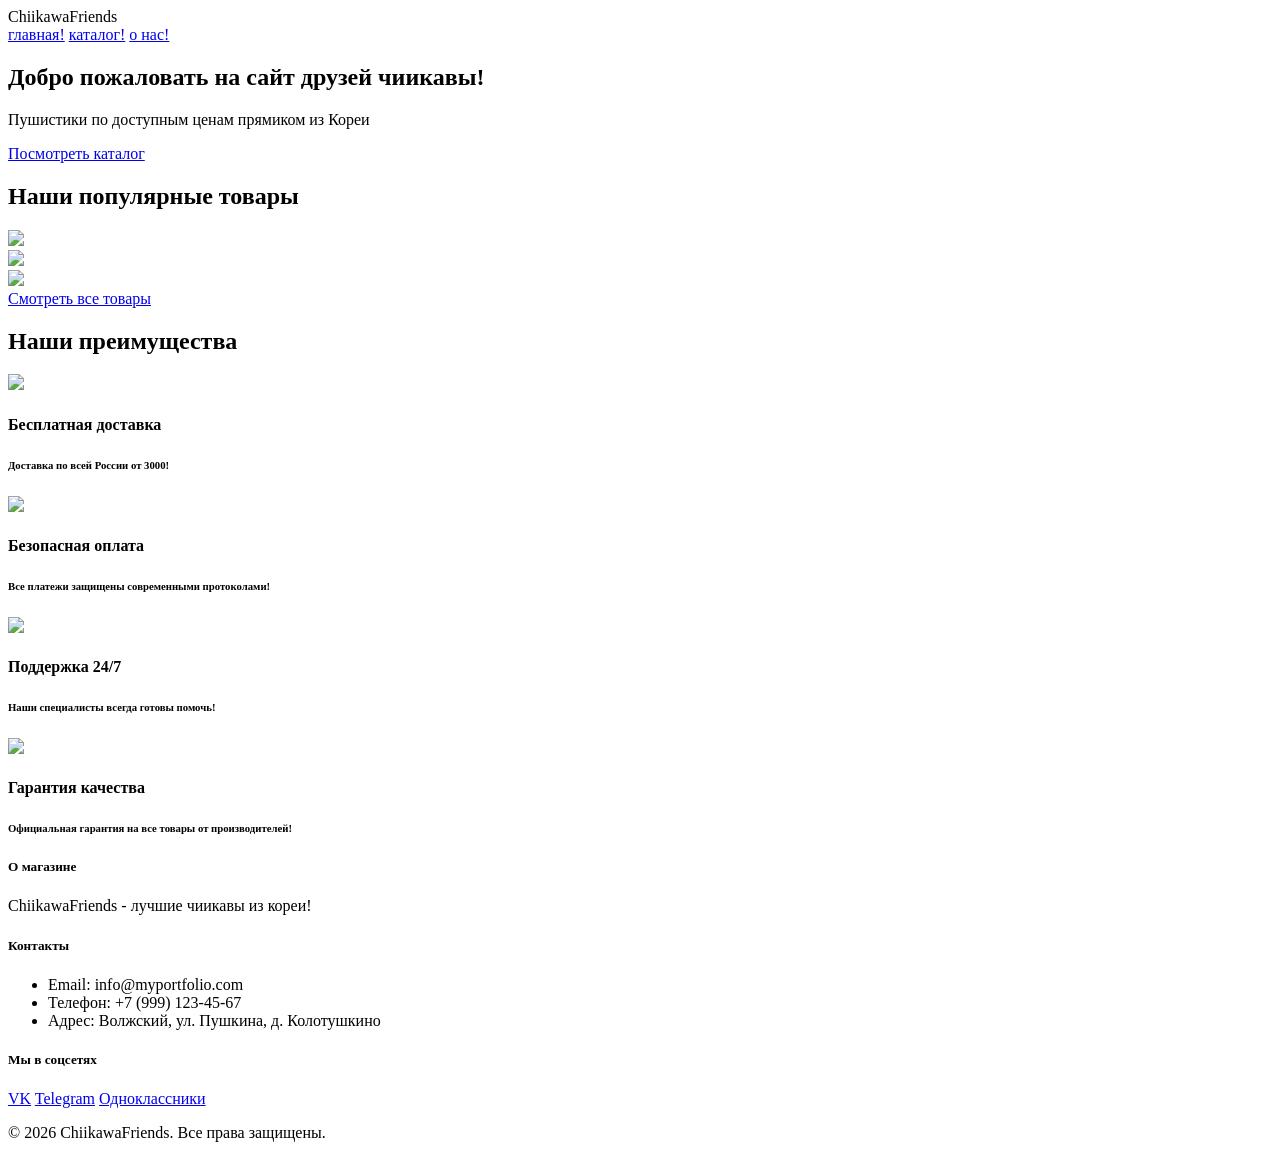
==== index.html @ 5baa11d1 "Created basic HTML structure for index.html" ====
<!DOCTYPE html>
<html lang="ru">
<head>
    <meta charset="UTF-8">
    <meta name="viewport" content="width=device-width, initial-scale=1.0">
    <title>Главная страница</title>
    <link rel="stylesheet" href="style.css"/>

</head>
<body>
    <header class="header">
        <div class="logo">ChiikawaFriends</div>
        <nav>
            <a href="index.html">главная!</a>
            <a href="catalog.html">каталог!</a>
            <a href="about.html">о нас!</a>
        </nav>
    </header>
    <section class="hero">
        <h2> Добро пожаловать на сайт друзей чиикавы! </h1>
        <p>Пушистики по доступным ценам прямиком из Кореи</p>
        <a href="catalog.html" class="btn">Посмотреть каталог</a>
    </section>
    <section class="popular">
        <h2>Наши популярные товары</h3>
        <div class="products">
            <div class="card">
                <img src="#">
            </div>
            <div class="card">
                <img src="#">
            </div>
            <div class="card">
                <img src="#">
            </div>
        </div>
        <a href="catalog.html" class="btn">Смотреть все товары</a>

    </section>
    <section class="advantages">
        <h2>Наши преимущества</h3>
        <div class="cards">
            <div class="card2">
                <img src="#">
                <h4>Бесплатная доставка</4>
                <h6>Доставка по всей России от 3000!</h6>
            </div>
            <div class="card2">
                <img src="#">
                <h4>Безопасная оплата</4>
                <h6>Все платежи защищены современными протоколами!</h6>
            </div>
            <div class="card2">
                <img src="#">
                <h4>Поддержка 24/7</4>
                <h6>Наши специалисты всегда готовы помочь!</h6>
            </div>
            <div class="card2">
                <img src="#">
                <h4>Гарантия качества</4>
                <h6>Официальная гарантия на все товары от производителей!</h6>
            </div>
        </div>
    </section>
    <footer class="footer">
        <div class="container">
            <div class="row">
                <div class="footer-left">
                    <h5>О магазине</h5>
                    <p>ChiikawaFriends - лучшие чиикавы из кореи!</p>
                </div>
                <div class="footer-center">
                    <h5>Контакты</h5>
                    <ul class="list-unstyled">
                        <li>Email: info@myportfolio.com</li>
                        <li>Телефон: +7 (999) 123-45-67</li>
                        <li>Адрес: Волжский, ул. Пушкина, д. Колотушкино</li>
                    </ul>
                </div>
                <div class="footer-right">
                    <h5>Мы в соцсетях</h5>
                    <a href="#">VK</a>
                    <a href="#">Telegram</a>
                    <a href="#">Одноклассники</a>
                </div>
            </div>
        </div>
        <p>© 2026 ChiikawaFriends. Все права защищены.</p>
    </footer>
    
</body>
</html>
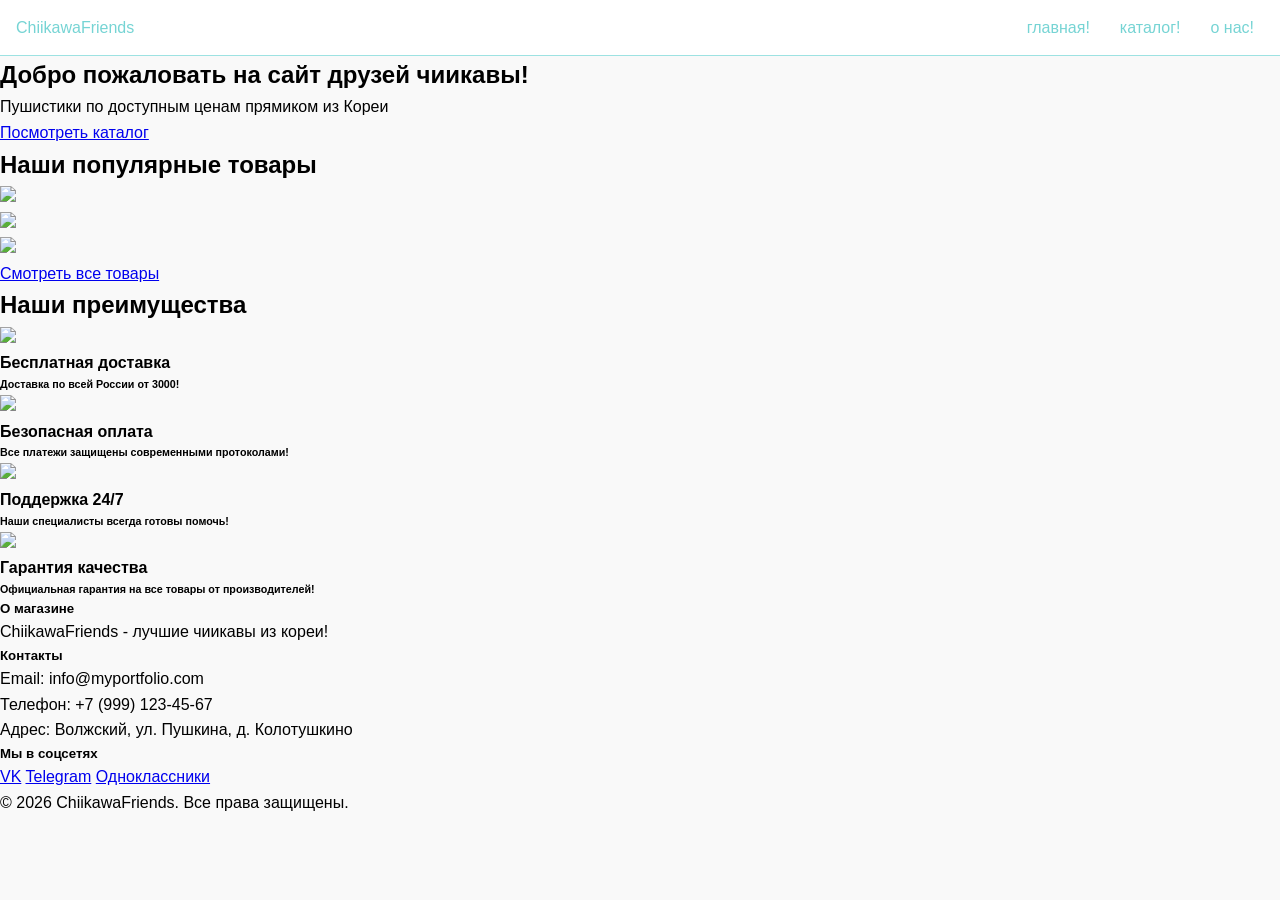
==== commit 27b176ea: "Added CSS: navigation menu styling" ====
--- a/index.html
+++ b/index.html
@@ -10,7 +10,7 @@
 <body>
     <header class="header">
         <div class="logo">ChiikawaFriends</div>
-        <nav>
+        <nav class="nav">
             <a href="index.html">главная!</a>
             <a href="catalog.html">каталог!</a>
             <a href="about.html">о нас!</a>
--- a/style.css
+++ b/style.css
@@ -0,0 +1,41 @@
+* {
+    margin: 0;
+    padding: 0;
+    box-sizing: border-box;
+}
+
+body {
+    font-family: Arial, sans-serif;
+    line-height: 1.6;
+    background-color: #f9f9f9;
+}
+
+.header {
+    background-color: rgb(255, 255, 255);
+    padding: 0 16px;
+    height: 56px;
+    display: flex;
+    align-items: center;
+    justify-content: space-between;
+    border-bottom: 1px solid rgb(157, 226, 226);;
+}
+.logo {
+    cursor: pointer;
+    color: rgb(118, 212, 212);
+}
+.nav {
+    display: flex;
+    flex-direction: row;
+    gap: 10px;
+}
+.nav a {
+    color: rgb(118, 212, 212);
+    text-decoration: none;
+    padding: 10px;
+    text-align: center;
+    border-radius: 15px;
+}
+.nav a:hover {
+    background-color: rgba(118, 212, 212, 0.425);
+
+}
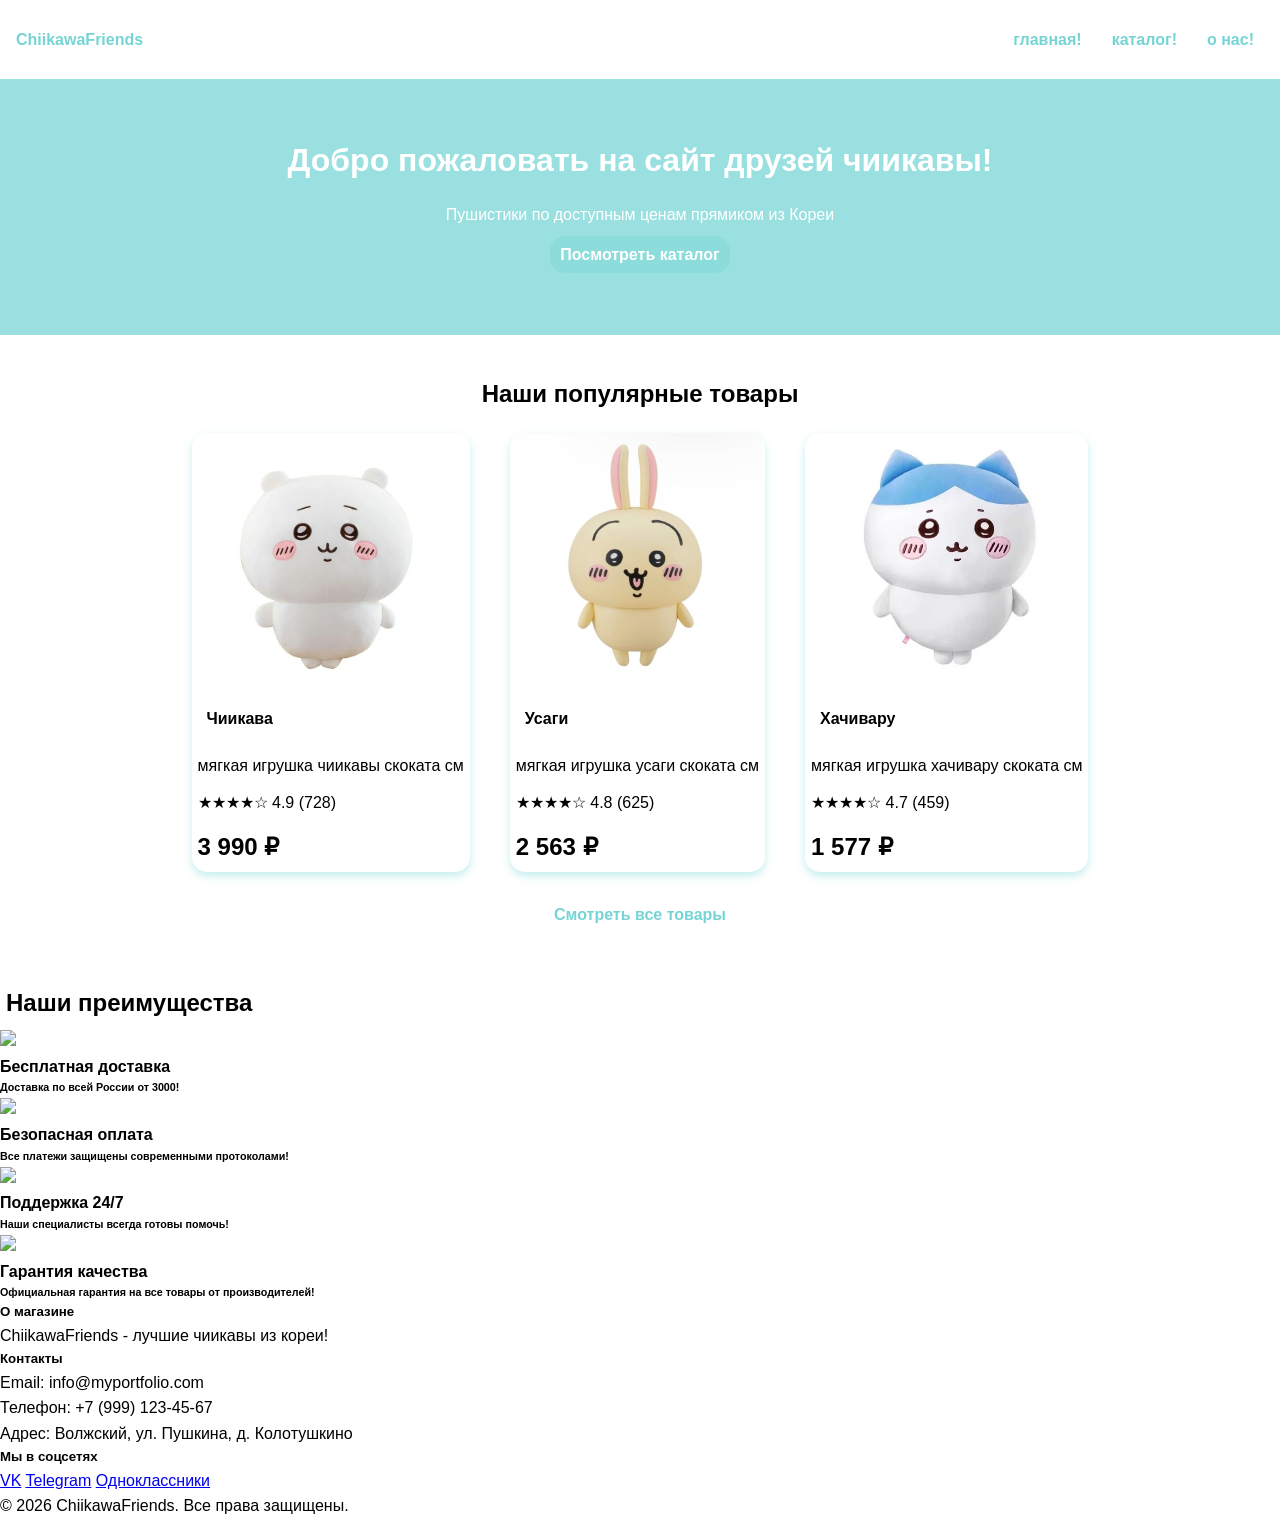
==== commit 13197dee: "Added CSS: banner on index page" ====
--- a/index.html
+++ b/index.html
@@ -17,21 +17,33 @@
         </nav>
     </header>
     <section class="hero">
-        <h2> Добро пожаловать на сайт друзей чиикавы! </h1>
+        <h3> Добро пожаловать на сайт друзей чиикавы! </h1>
         <p>Пушистики по доступным ценам прямиком из Кореи</p>
         <a href="catalog.html" class="btn">Посмотреть каталог</a>
     </section>
     <section class="popular">
-        <h2>Наши популярные товары</h3>
+        <h1>Наши популярные товары</h1>
         <div class="products">
             <div class="card">
-                <img src="#">
+                <img src="img\products\чиикава.jpg" class="card-img-top" alt="">
+                <h4 class="card-title">Чиикава</h4>
+                <p>мягкая игрушка чиикавы скоката см</p>
+                <p>★★★★☆ 4.9 (728)</p>
+                <h2>3 990 ₽</h2>
             </div>
             <div class="card">
-                <img src="#">
+                <img src="img\products\усаги.jpg" class="card-img-top" alt="">
+                <h4 class="card-title">Усаги</h4>
+                <p>мягкая игрушка усаги скоката см</p>
+                <p>★★★★☆ 4.8 (625)</p>
+                <h2>2 563 ₽</h2>
             </div>
             <div class="card">
-                <img src="#">
+                <img src="img\products\хачивару.jpg" class="card-img-top" alt="">
+                <h4 class="card-title">Хачивару</h4>
+                <p>мягкая игрушка хачивару скоката см</p>
+                <p>★★★★☆ 4.7 (459)</p>
+                <h2>1 577 ₽</h2>
             </div>
         </div>
         <a href="catalog.html" class="btn">Смотреть все товары</a>
--- a/style.css
+++ b/style.css
@@ -7,13 +7,12 @@
 body {
     font-family: Arial, sans-serif;
     line-height: 1.6;
-    background-color: #f9f9f9;
+    background-color: rgb(255, 255, 255);
 }
 
 .header {
-    background-color: rgb(255, 255, 255);
     padding: 0 16px;
-    height: 56px;
+    height: 80px;
     display: flex;
     align-items: center;
     justify-content: space-between;
@@ -22,6 +21,7 @@
 .logo {
     cursor: pointer;
     color: rgb(118, 212, 212);
+    font-weight: bold;
 }
 .nav {
     display: flex;
@@ -34,8 +34,83 @@
     padding: 10px;
     text-align: center;
     border-radius: 15px;
+    font-weight: bold;
 }
 .nav a:hover {
+    transform: translateY(-5px);
+    box-shadow: 0 12px 20px rgba(118, 212, 212, 0.425);
+}
+
+.hero {
+    background: rgba(118, 212, 212, 0.726);
+    color: white;
+    padding: 60px 20px;
+    text-align: center;
+    line-height: 40px;
+}
+.hero h3 {
+    font-size: 32px;
+    margin-bottom: 15px;
+}
+.hero a {
     background-color: rgba(118, 212, 212, 0.425);
+    color: white;
+    text-decoration: none;
+    padding: 10px;
+    text-align: center;
+    border-radius: 15px;
+    font-weight: bold;
+}
+.hero a:hover {
+    transform: translateY(-5px);
+    box-shadow: 0 12px 20px white;
+}
 
+.popular {
+    display: flex;
+    flex-direction: column;
+    text-align: center;
+    gap: 20px;
+    padding: 40px 20px;
 }
+.popular a 
+{
+    color: rgb(118, 212, 212);
+    text-decoration: none;
+    padding: 10px;
+    font-weight: bold;
+    
+}
+
+.products {
+    display: flex;
+    flex-direction: row;
+    justify-content: center;
+    gap: 40px;
+    
+}
+.products img {
+    width: 250px;
+    height: 250px;
+}
+
+.card {
+    transition: all 0.3s ease;
+    box-shadow: 0 4px 8px rgba(118, 212, 212, 0.425);
+    border-radius: 15px;
+}
+.card h4 
+{
+    text-align: left;
+    padding: 15px;
+}
+.card p, span, h2
+{
+    text-align: left;
+    padding: 6px;
+}
+
+.card:hover {
+    transform: translateY(-5px);
+    box-shadow: 0 4px 8px rgba(118, 212, 212, 0.425);
+}
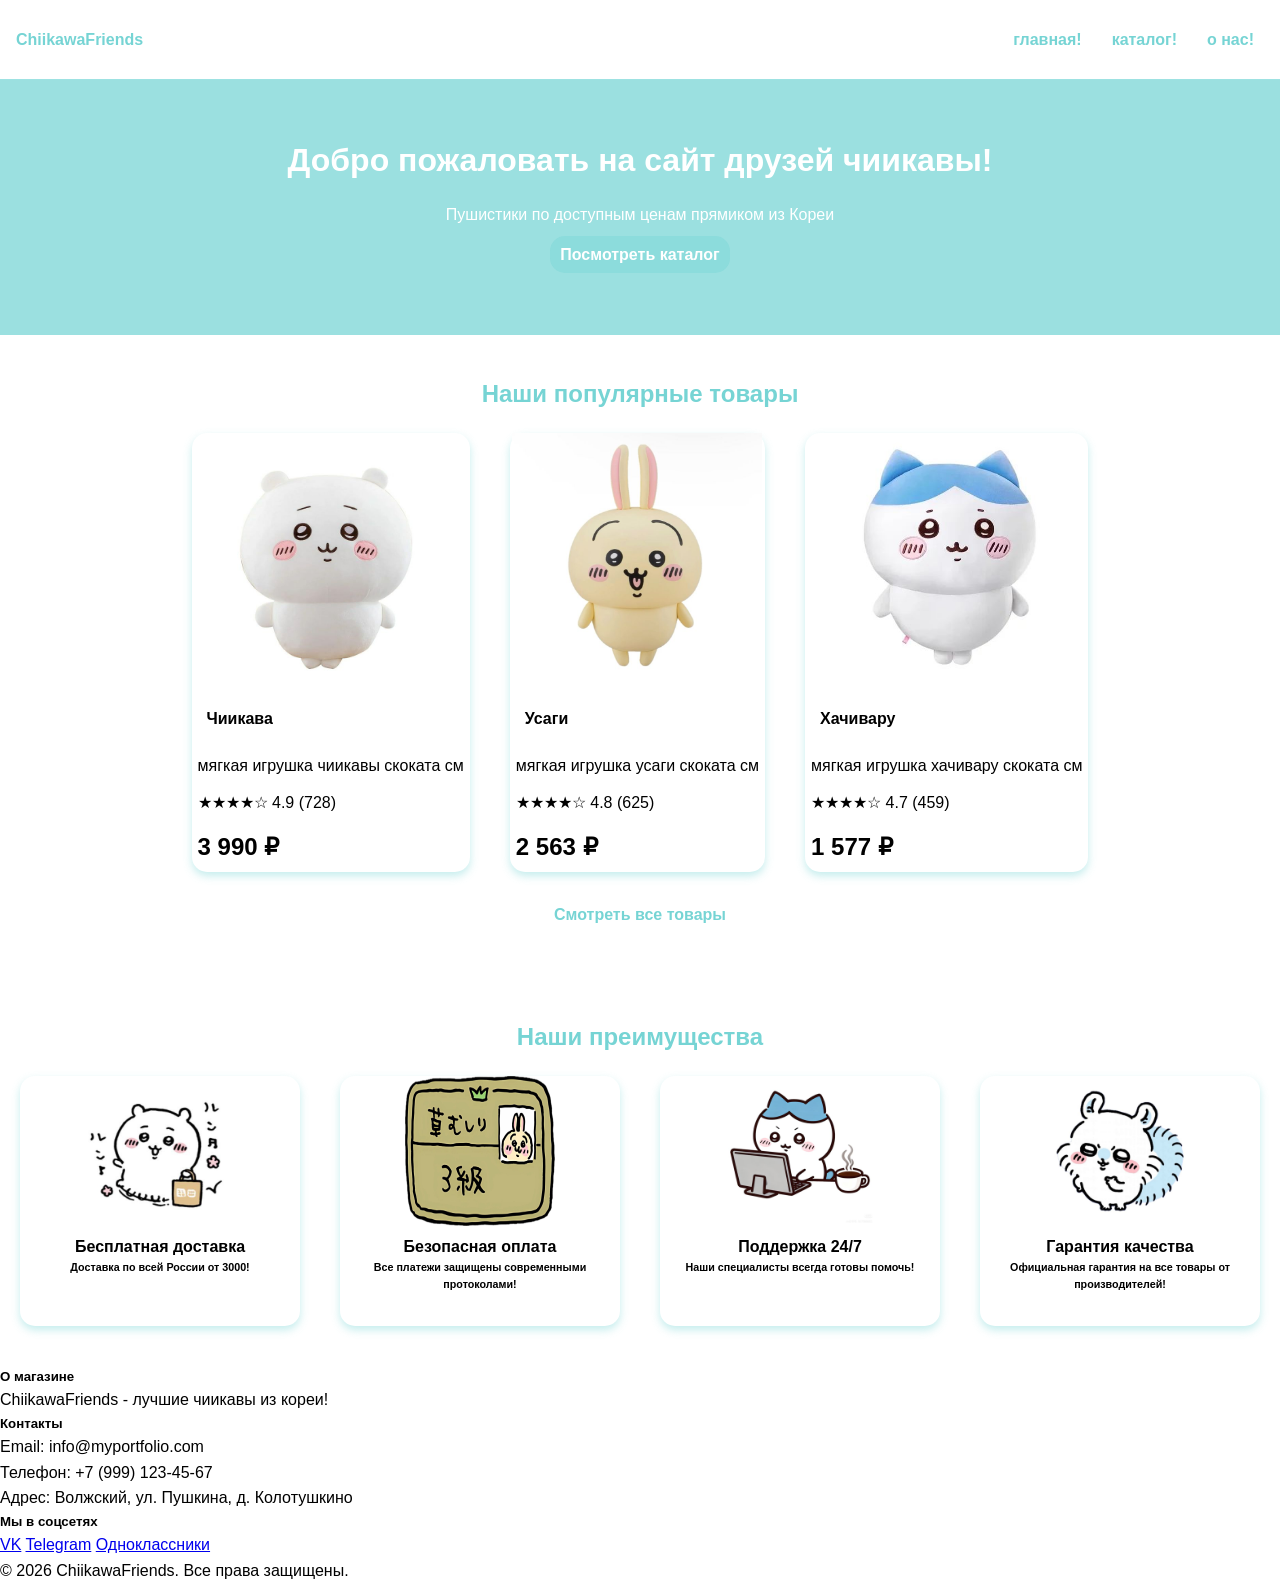
==== commit fa7cd117: "Added CSS: advantages" ====
--- a/index.html
+++ b/index.html
@@ -50,25 +50,25 @@
 
     </section>
     <section class="advantages">
-        <h2>Наши преимущества</h3>
+        <h1>Наши преимущества</h1>
         <div class="cards">
             <div class="card2">
-                <img src="#">
+                <img src="img\products\1.jpg">
                 <h4>Бесплатная доставка</4>
                 <h6>Доставка по всей России от 3000!</h6>
             </div>
             <div class="card2">
-                <img src="#">
+                <img src="img\products\2.jpg">
                 <h4>Безопасная оплата</4>
                 <h6>Все платежи защищены современными протоколами!</h6>
             </div>
             <div class="card2">
-                <img src="#">
+                <img src="img\products\3.jpg">
                 <h4>Поддержка 24/7</4>
                 <h6>Наши специалисты всегда готовы помочь!</h6>
             </div>
             <div class="card2">
-                <img src="#">
+                <img src="img\products\4.jpg">
                 <h4>Гарантия качества</4>
                 <h6>Официальная гарантия на все товары от производителей!</h6>
             </div>
--- a/style.css
+++ b/style.css
@@ -82,6 +82,10 @@
     
 }
 
+.popular h1 {
+    color: rgb(118, 212, 212)
+}
+
 .products {
     display: flex;
     flex-direction: row;
@@ -113,4 +117,36 @@
 .card:hover {
     transform: translateY(-5px);
     box-shadow: 0 4px 8px rgba(118, 212, 212, 0.425);
+}
+
+.advantages h1 {
+    color: rgb(118, 212, 212)
+}
+
+.advantages {
+    display: flex;
+    flex-direction: column;
+    text-align: center;
+    gap: 20px;
+    padding: 40px 20px;
+}
+
+.cards {
+    display: flex;
+    flex-direction: row;
+    justify-content: center;
+    gap: 40px;
+}
+
+.card2 {
+    width: 350px;
+    height: 250px;
+    transition: all 0.3s ease;
+    box-shadow: 0 4px 8px rgba(118, 212, 212, 0.425);
+    border-radius: 15px;
+}
+
+.card2 img {
+    width: 150px;
+    height: 150px;
 }
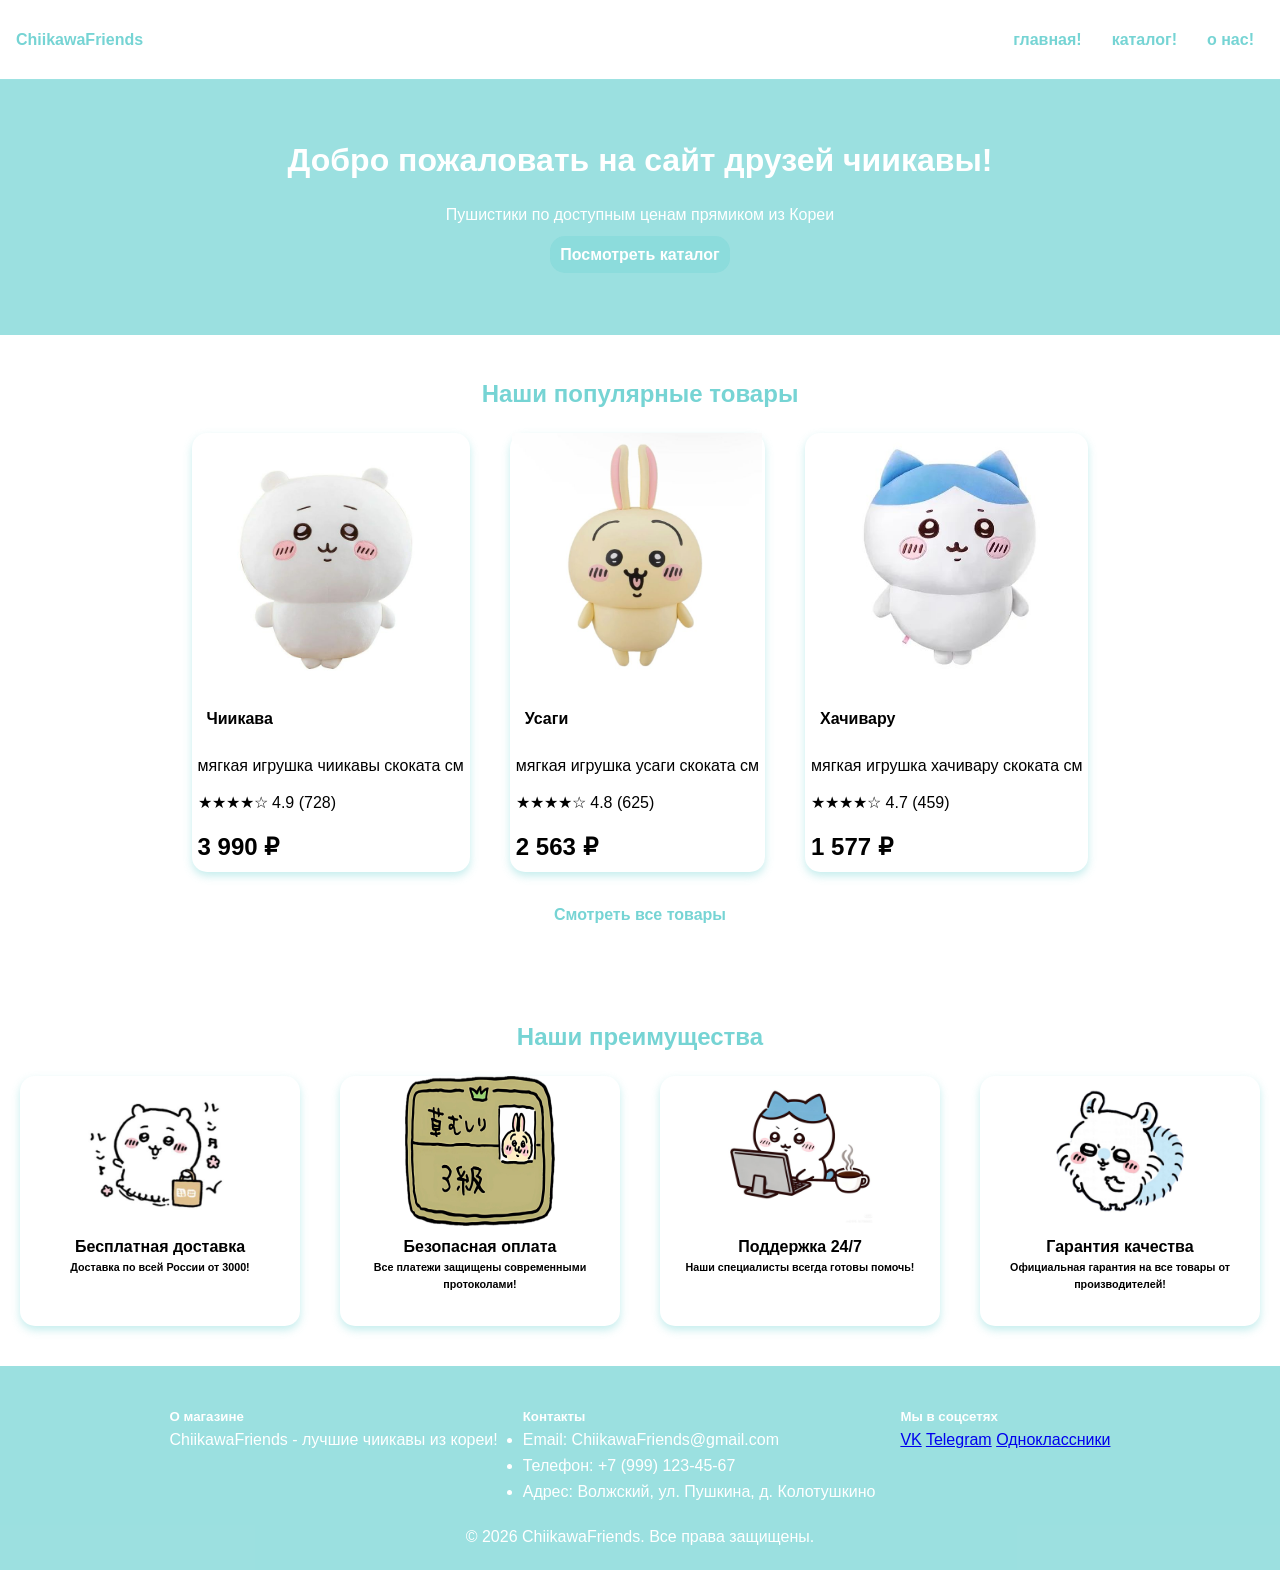
==== commit e6dc07a0: "Added CSS: footer" ====
--- a/index.html
+++ b/index.html
@@ -84,7 +84,7 @@
                 <div class="footer-center">
                     <h5>Контакты</h5>
                     <ul class="list-unstyled">
-                        <li>Email: info@myportfolio.com</li>
+                        <li>Email: ChiikawaFriends@gmail.com</li>
                         <li>Телефон: +7 (999) 123-45-67</li>
                         <li>Адрес: Волжский, ул. Пушкина, д. Колотушкино</li>
                     </ul>
@@ -96,9 +96,11 @@
                     <a href="#">Одноклассники</a>
                 </div>
             </div>
+            <div class="footer-c">
+                <p>© 2026 ChiikawaFriends. Все права защищены.</p>
+            </div>
         </div>
-        <p>© 2026 ChiikawaFriends. Все права защищены.</p>
+        
     </footer>
-    
 </body>
 </html>
--- a/style.css
+++ b/style.css
@@ -16,7 +16,7 @@
     display: flex;
     align-items: center;
     justify-content: space-between;
-    border-bottom: 1px solid rgb(157, 226, 226);;
+    border-bottom: 1px solid rgb(157, 226, 226);
 }
 .logo {
     cursor: pointer;
@@ -149,4 +149,26 @@
 .card2 img {
     width: 150px;
     height: 150px;
+}
+
+.footer {
+    display: flex;
+    flex-direction: row;
+    background-color: rgba(118, 212, 212, 0.726);
+    color: white;
+    padding: 20px;
+    justify-content: center;
+    
+}
+
+.row {
+    display: flex;
+    flex-direction: row;
+    padding: 20px;
+    column-gap: 25px;
+}
+
+.footer-c {
+    display: flex;
+    justify-content: center;
 }
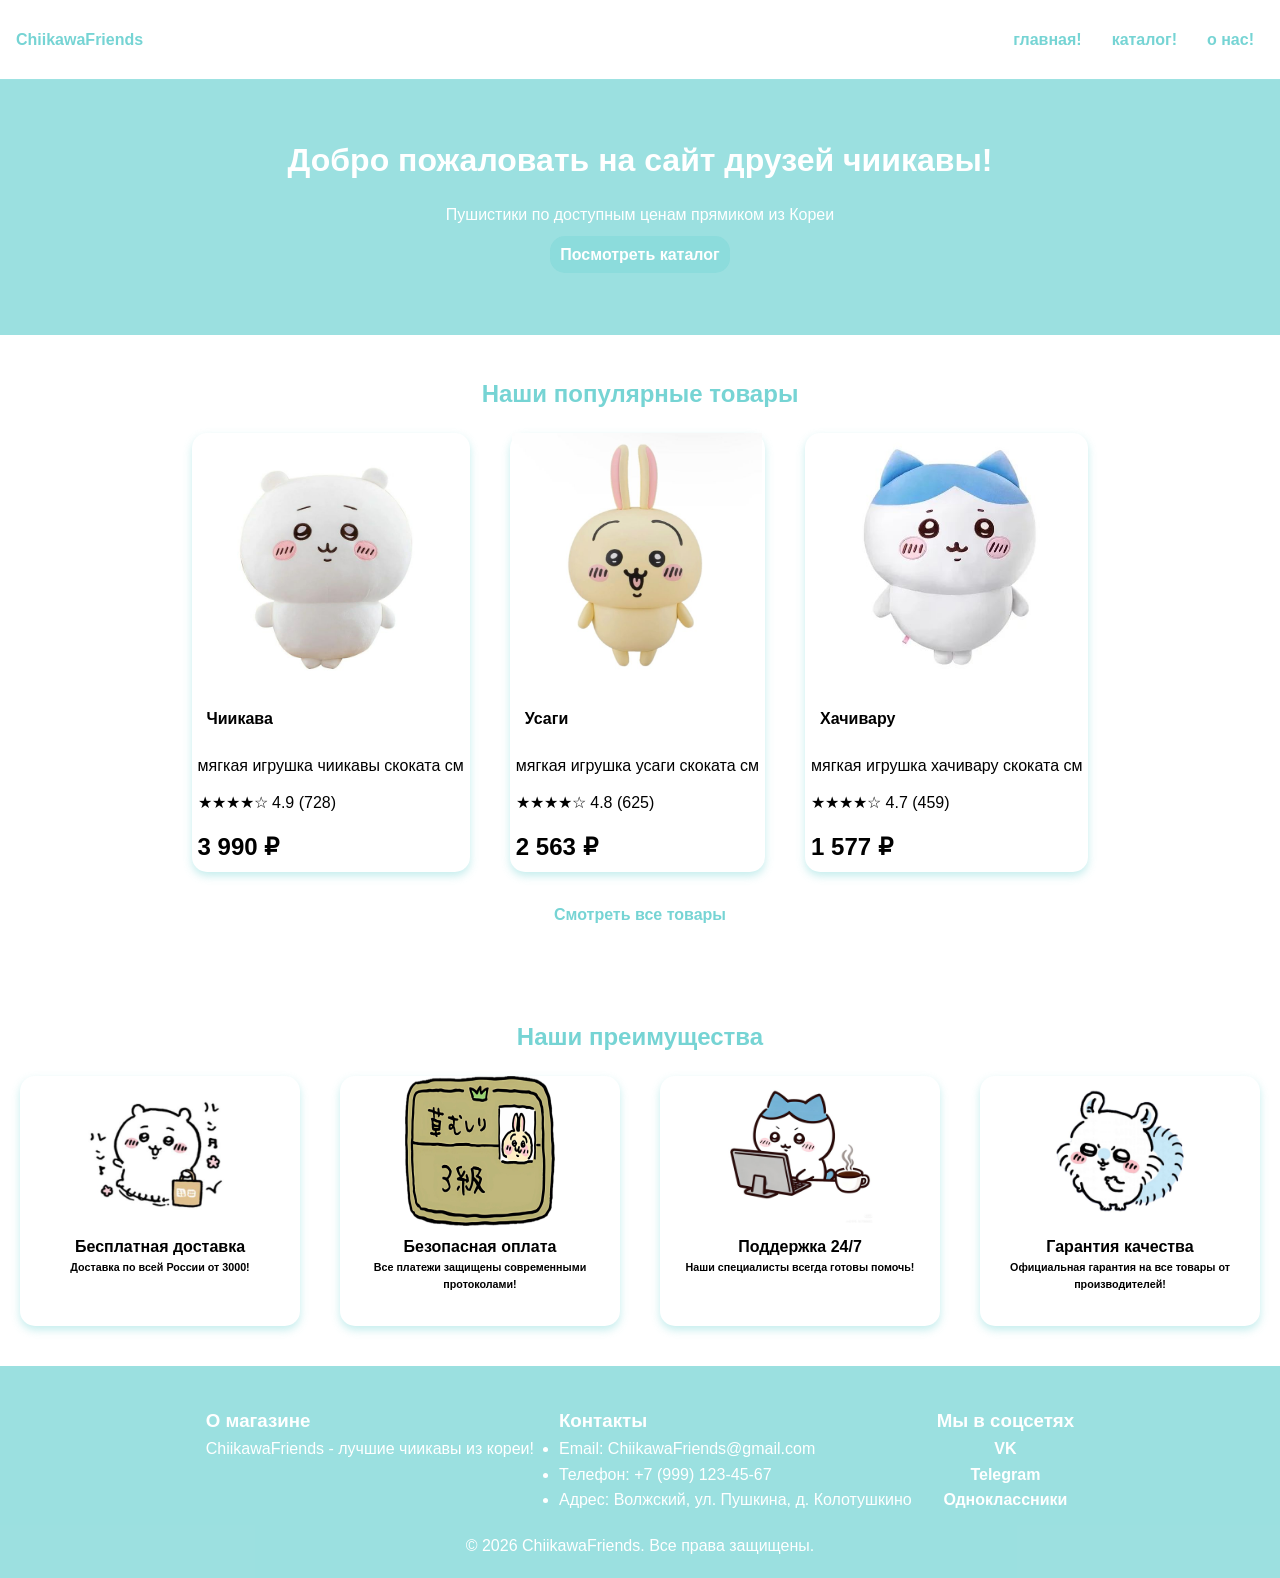
==== commit 6ee09a87: "Added CSS: a style" ====
--- a/index.html
+++ b/index.html
@@ -78,11 +78,11 @@
         <div class="container">
             <div class="row">
                 <div class="footer-left">
-                    <h5>О магазине</h5>
+                    <h3>О магазине</h3>
                     <p>ChiikawaFriends - лучшие чиикавы из кореи!</p>
                 </div>
                 <div class="footer-center">
-                    <h5>Контакты</h5>
+                    <h3>Контакты</h3>
                     <ul class="list-unstyled">
                         <li>Email: ChiikawaFriends@gmail.com</li>
                         <li>Телефон: +7 (999) 123-45-67</li>
@@ -90,7 +90,7 @@
                     </ul>
                 </div>
                 <div class="footer-right">
-                    <h5>Мы в соцсетях</h5>
+                    <h3>Мы в соцсетях</h3>
                     <a href="#">VK</a>
                     <a href="#">Telegram</a>
                     <a href="#">Одноклассники</a>
@@ -100,7 +100,6 @@
                 <p>© 2026 ChiikawaFriends. Все права защищены.</p>
             </div>
         </div>
-        
     </footer>
 </body>
 </html>
--- a/style.css
+++ b/style.css
@@ -168,7 +168,25 @@
     column-gap: 25px;
 }
 
+.footer-right a {
+    display: flex;
+    flex-direction: column;
+}
+
+.footer-right a:hover {
+    transform: translateY(-5px);
+    box-shadow: 0 12px 20px rgba(255, 255, 255, 0.425);
+    border-radius: 15px;
+}
+
+.row a {
+    color: white;
+    text-decoration: none;
+    font-weight: bold;
+    text-align: center;
+}
+
 .footer-c {
     display: flex;
     justify-content: center;
-}+}
